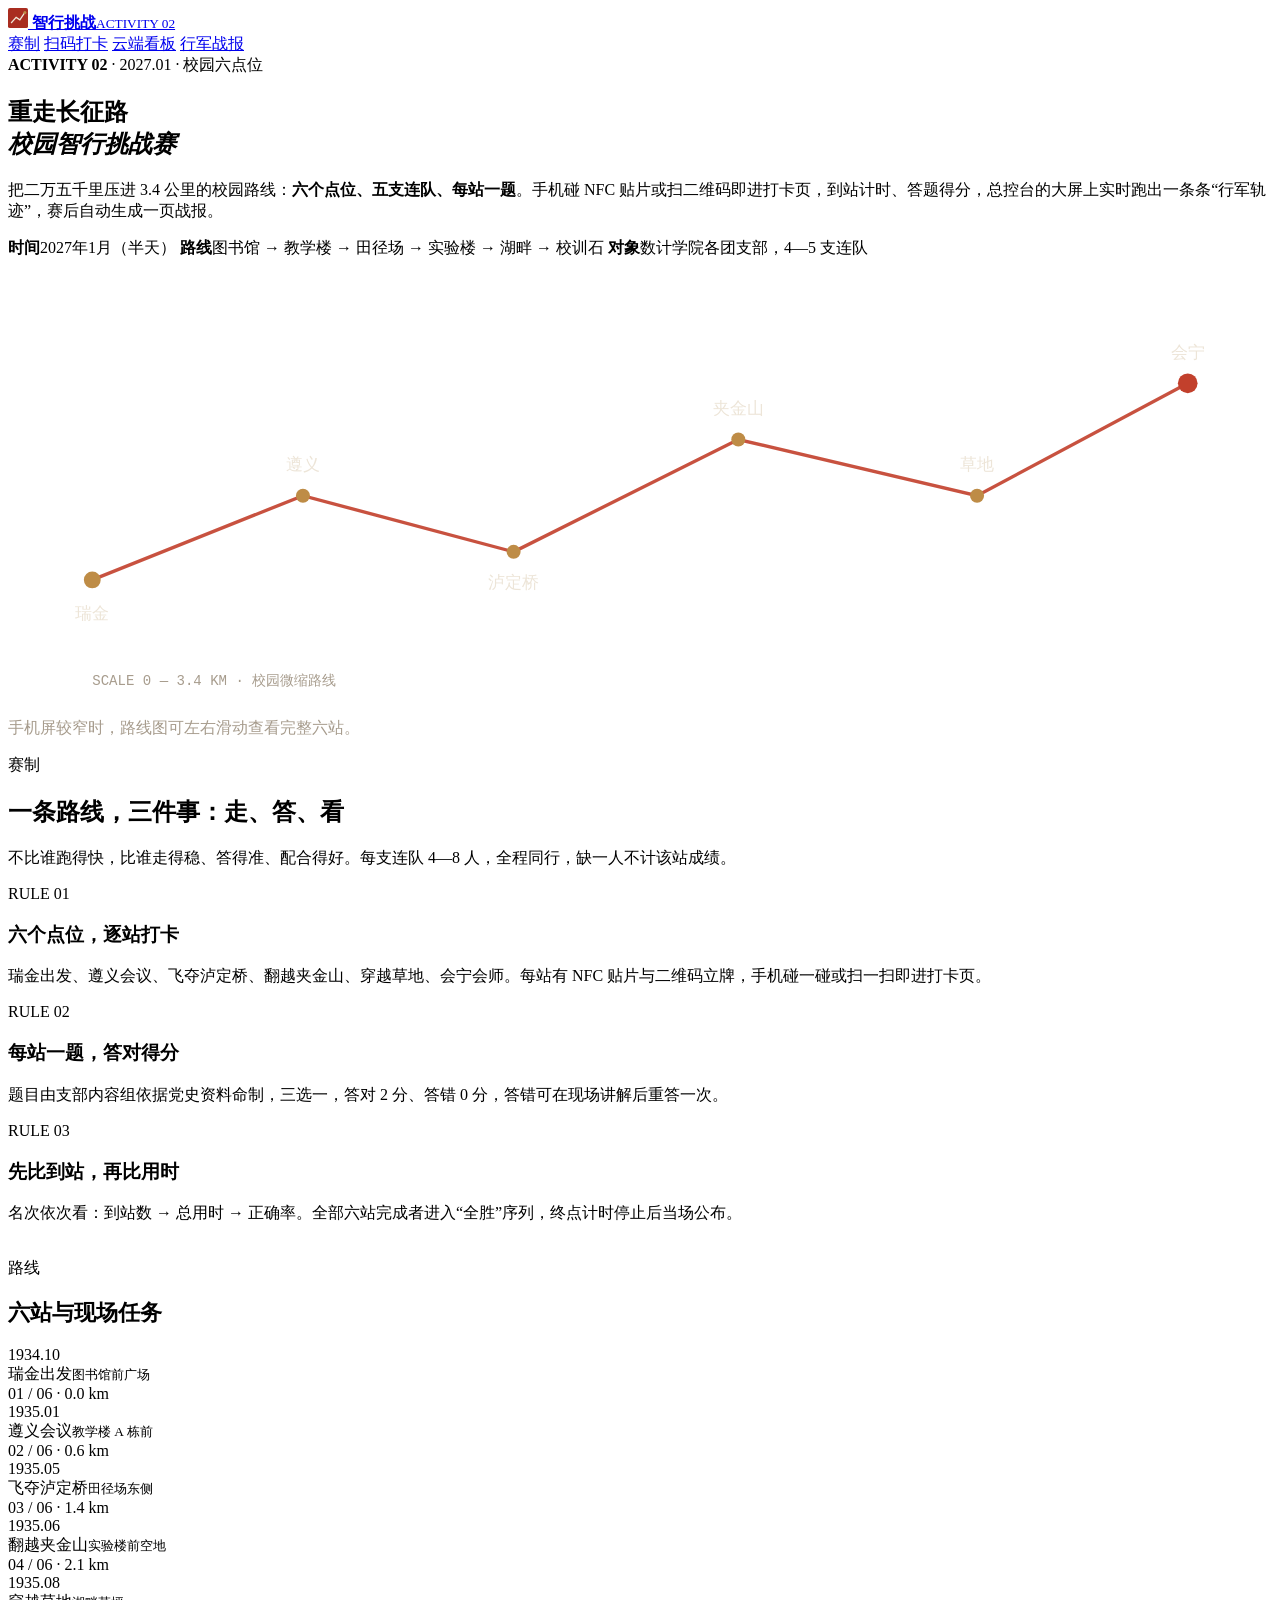
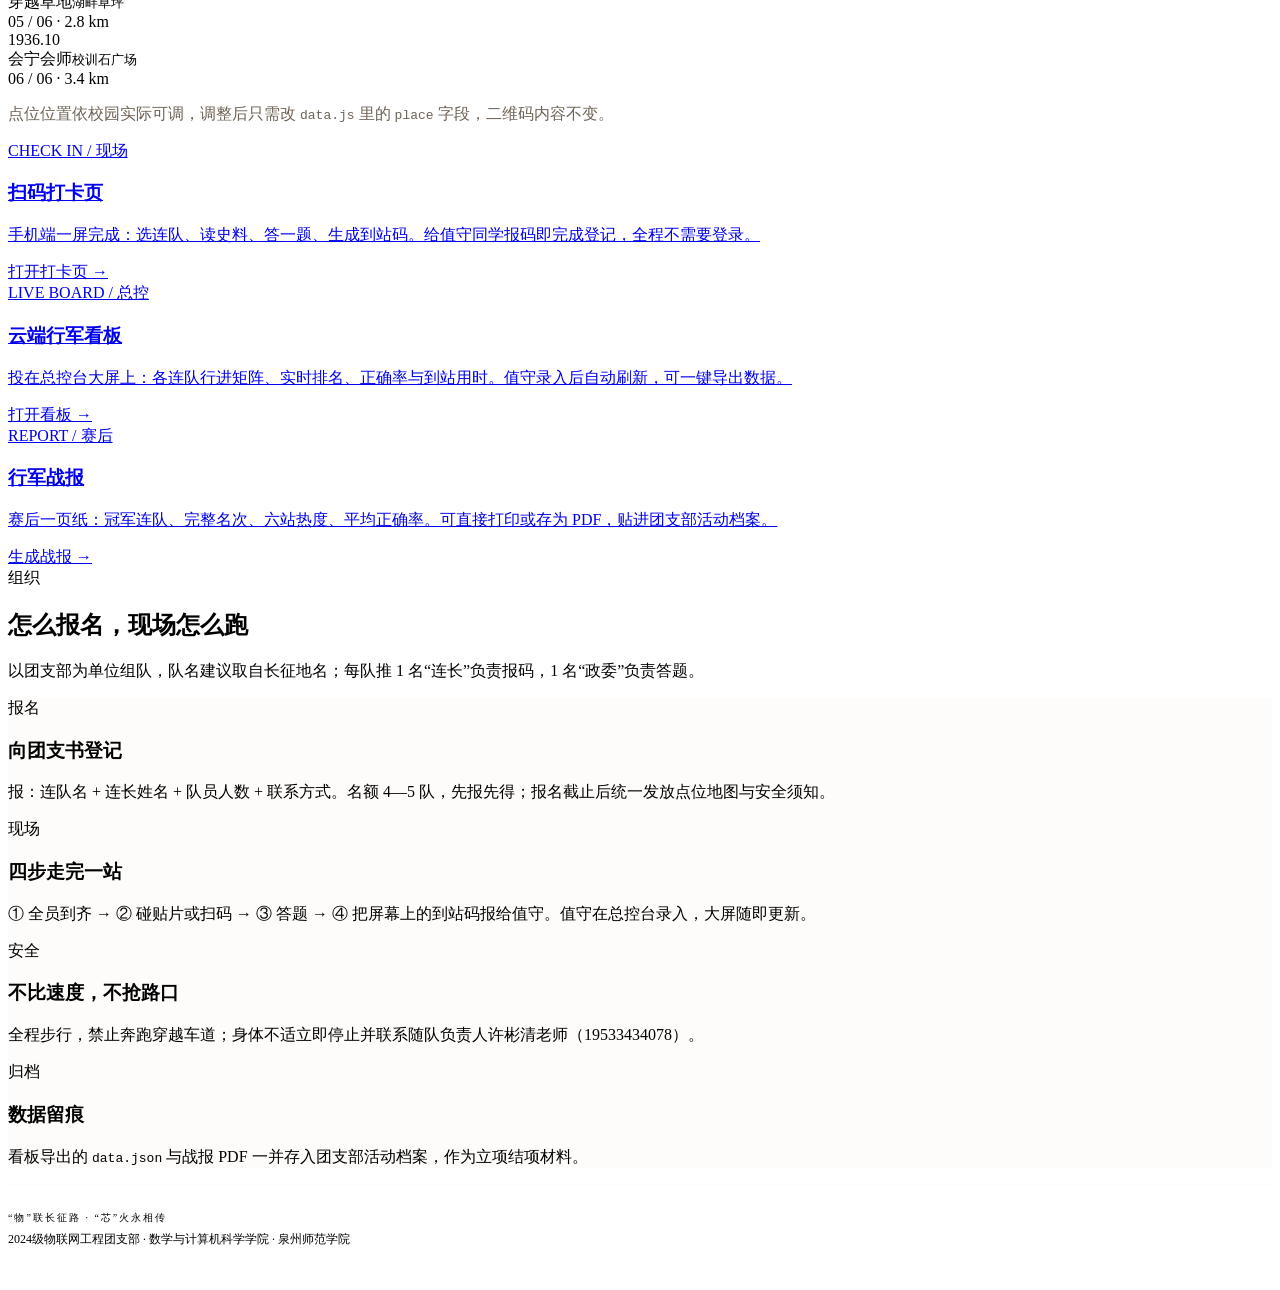
==== a2/index.html @ e8e093ac "add a2/index.html" ====
<!DOCTYPE html>
<html lang="zh-CN">
<head>
<meta charset="UTF-8">
<meta name="viewport" content="width=device-width, initial-scale=1, viewport-fit=cover">
<meta name="theme-color" content="#11100E">
<title>重走长征路 · 校园智行挑战赛 | 2024级物联网工程团支部</title>
<meta name="description" content="2024级物联网工程团支部立项活动二：重走长征路校园智行挑战赛。六个校园点位、五支连队、扫码打卡、云端行军看板与赛后战报。">
<link rel="icon" href="data:image/svg+xml,%3Csvg xmlns='http://www.w3.org/2000/svg' viewBox='0 0 64 64'%3E%3Crect width='64' height='64' rx='8' fill='%2311100E'/%3E%3Cpath d='M12 46 L26 30 L38 38 L52 16' stroke='%23C2402C' stroke-width='4' fill='none'/%3E%3Ccircle cx='52' cy='16' r='5' fill='%23BE8C46'/%3E%3C/svg%3E">
<link rel="stylesheet" href="style.css">
</head>
<body class="dark">

<header class="top">
  <a class="brand" href="index.html">
    <svg width="20" height="20" viewBox="0 0 32 32" aria-hidden="true"><rect width="32" height="32" rx="3" fill="#A92D20"/><path d="M5 24 L13 15 L19 19 L27 7" stroke="#EFE7D8" stroke-width="2" fill="none"/><circle cx="27" cy="7" r="2.4" fill="#BE8C46"/></svg>
    <b>智行挑战</b><small>ACTIVITY 02</small>
  </a>
  <nav>
    <a href="index.html" class="on">赛制</a>
    <a href="checkin.html">扫码打卡</a>
    <a href="kanban.html">云端看板</a>
    <a href="report.html">行军战报</a>
  </nav>
</header>

<section class="hero">
  <div class="wrap" style="padding-top:0;padding-bottom:0">
    <div class="kicker"><b>ACTIVITY 02</b> · 2027.01 · 校园六点位</div>
    <h1>重走长征路<br><em>校园智行挑战赛</em></h1>
    <p class="lede">把二万五千里压进 3.4 公里的校园路线：<b>六个点位、五支连队、每站一题</b>。手机碰 NFC 贴片或扫二维码即进打卡页，到站计时、答题得分，总控台的大屏上实时跑出一条条“行军轨迹”，赛后自动生成一页战报。</p>
    <div class="meta">
      <span><b>时间</b>2027年1月（半天）</span>
      <span><b>路线</b>图书馆 → 教学楼 → 田径场 → 实验楼 → 湖畔 → 校训石</span>
      <span><b>对象</b>数计学院各团支部，4—5 支连队</span>
    </div>
  </div>
</section>

<section class="darkblk">
  <div class="wrap" style="padding-top:26px">
    <div class="map">
      <svg viewBox="0 0 900 300" role="img" aria-label="校园六点位路线示意图：瑞金、遵义、泸定桥、夹金山、草地、会宁">
        <path d="M60 210 L210 150 L360 190 L520 110 L690 150 L840 70" fill="none" stroke="rgba(237,229,216,.35)" stroke-width="1.4" stroke-dasharray="5 6"/>
        <path d="M60 210 L210 150 L360 190 L520 110 L690 150 L840 70" fill="none" stroke="#C2402C" stroke-width="2.4" opacity=".9"/>
        <g font-family="sans-serif">
          <circle cx="60" cy="210" r="6" fill="#BE8C46"/><text x="60" y="238" text-anchor="middle" font-size="12" fill="#EDE5D8">瑞金</text>
          <circle cx="210" cy="150" r="5" fill="#BE8C46"/><text x="210" y="132" text-anchor="middle" font-size="12" fill="#EDE5D8">遵义</text>
          <circle cx="360" cy="190" r="5" fill="#BE8C46"/><text x="360" y="216" text-anchor="middle" font-size="12" fill="#EDE5D8">泸定桥</text>
          <circle cx="520" cy="110" r="5" fill="#BE8C46"/><text x="520" y="92" text-anchor="middle" font-size="12" fill="#EDE5D8">夹金山</text>
          <circle cx="690" cy="150" r="5" fill="#BE8C46"/><text x="690" y="132" text-anchor="middle" font-size="12" fill="#EDE5D8">草地</text>
          <circle cx="840" cy="70" r="7" fill="#C2402C"/><text x="840" y="52" text-anchor="middle" font-size="12" fill="#EDE5D8">会宁</text>
        </g>
        <text x="60" y="285" font-size="10" fill="#A79C8D" font-family="monospace">SCALE 0 — 3.4 KM · 校园微缩路线</text>
      </svg>
    </div>
    <p class="tip" style="color:#A79C8D;margin-top:8px">手机屏较窄时，路线图可左右滑动查看完整六站。</p>
  </div>
</section>

<section class="paper">
  <div class="wrap">
    <div class="sec-h">
      <span class="no">赛制</span>
      <div>
        <h2>一条路线，三件事：走、答、看</h2>
        <p>不比谁跑得快，比谁走得稳、答得准、配合得好。每支连队 4—8 人，全程同行，缺一人不计该站成绩。</p>
      </div>
    </div>
    <div class="grid three">
      <div class="cell">
        <div class="h">RULE 01</div>
        <h3>六个点位，逐站打卡</h3>
        <p>瑞金出发、遵义会议、飞夺泸定桥、翻越夹金山、穿越草地、会宁会师。每站有 NFC 贴片与二维码立牌，手机碰一碰或扫一扫即进打卡页。</p>
      </div>
      <div class="cell">
        <div class="h">RULE 02</div>
        <h3>每站一题，答对得分</h3>
        <p>题目由支部内容组依据党史资料命制，三选一，答对 2 分、答错 0 分，答错可在现场讲解后重答一次。</p>
      </div>
      <div class="cell">
        <div class="h">RULE 03</div>
        <h3>先比到站，再比用时</h3>
        <p>名次依次看：到站数 → 总用时 → 正确率。全部六站完成者进入“全胜”序列，终点计时停止后当场公布。</p>
      </div>
    </div>

    <div style="margin-top:34px">
      <div class="sec-h" style="margin-bottom:10px">
        <span class="no">路线</span>
        <div><h2 style="font-size:clamp(18px,2.6vw,22px)">六站与现场任务</h2></div>
      </div>
      <div class="st-line" id="stLine"></div>
      <p class="tip" style="color:#6E6355">点位位置依校园实际可调，调整后只需改 <code>data.js</code> 里的 <code>place</code> 字段，二维码内容不变。</p>
    </div>
  </div>
</section>

<section class="paper" style="padding-top:0">
  <div class="wrap" style="padding-top:0">
    <div class="cards">
      <a class="card" href="checkin.html">
        <div class="tag">CHECK IN / 现场</div>
        <h3>扫码打卡页</h3>
        <p>手机端一屏完成：选连队、读史料、答一题、生成到站码。给值守同学报码即完成登记，全程不需要登录。</p>
        <div class="go">打开打卡页 →</div>
      </a>
      <a class="card" href="kanban.html">
        <div class="tag">LIVE BOARD / 总控</div>
        <h3>云端行军看板</h3>
        <p>投在总控台大屏上：各连队行进矩阵、实时排名、正确率与到站用时。值守录入后自动刷新，可一键导出数据。</p>
        <div class="go">打开看板 →</div>
      </a>
      <a class="card" href="report.html">
        <div class="tag">REPORT / 赛后</div>
        <h3>行军战报</h3>
        <p>赛后一页纸：冠军连队、完整名次、六站热度、平均正确率。可直接打印或存为 PDF，贴进团支部活动档案。</p>
        <div class="go">生成战报 →</div>
      </a>
    </div>
  </div>
</section>

<section class="darkblk">
  <div class="wrap">
    <div class="sec-h">
      <span class="no">组织</span>
      <div>
        <h2>怎么报名，现场怎么跑</h2>
        <p>以团支部为单位组队，队名建议取自长征地名；每队推 1 名“连长”负责报码，1 名“政委”负责答题。</p>
      </div>
    </div>
    <div class="grid two" style="background:rgba(237,229,216,.14);border-color:rgba(237,229,216,.14)">
      <div class="cell" style="background:var(--ink);color:var(--on)">
        <div class="h" style="color:var(--on-dim)">报名</div>
        <h3 style="color:var(--on)">向团支书登记</h3>
        <p style="color:var(--on-dim)">报：连队名 + 连长姓名 + 队员人数 + 联系方式。名额 4—5 队，先报先得；报名截止后统一发放点位地图与安全须知。</p>
      </div>
      <div class="cell" style="background:var(--ink);color:var(--on)">
        <div class="h" style="color:var(--on-dim)">现场</div>
        <h3 style="color:var(--on)">四步走完一站</h3>
        <p style="color:var(--on-dim)">① 全员到齐 → ② 碰贴片或扫码 → ③ 答题 → ④ 把屏幕上的到站码报给值守。值守在总控台录入，大屏随即更新。</p>
      </div>
      <div class="cell" style="background:var(--ink);color:var(--on)">
        <div class="h" style="color:var(--on-dim)">安全</div>
        <h3 style="color:var(--on)">不比速度，不抢路口</h3>
        <p style="color:var(--on-dim)">全程步行，禁止奔跑穿越车道；身体不适立即停止并联系随队负责人许彬清老师（19533434078）。</p>
      </div>
      <div class="cell" style="background:var(--ink);color:var(--on)">
        <div class="h" style="color:var(--on-dim)">归档</div>
        <h3 style="color:var(--on)">数据留痕</h3>
        <p style="color:var(--on-dim)">看板导出的 <code>data.json</code> 与战报 PDF 一并存入团支部活动档案，作为立项结项材料。</p>
      </div>
    </div>
  </div>
</section>

<footer class="darkblk" style="border-top:1px solid rgba(237,229,216,.14)">
  <div class="wrap" style="padding-top:26px;padding-bottom:34px">
    <div style="font-family:var(--mono);font-size:10px;letter-spacing:.2em;color:var(--on-dim)">“物”联长征路 · “芯”火永相传</div>
    <div style="margin-top:6px;font-size:12px;color:var(--on-dim)">2024级物联网工程团支部 · 数学与计算机科学学院 · 泉州师范学院</div>
  </div>
</footer>

<script src="data.js"></script>
<script>
(function(){
  var line = document.getElementById('stLine');
  CZ.STATIONS.forEach(function(s){
    var row = document.createElement('div');
    row.className = 'st-row';
    row.innerHTML = '<div class="d">' + s.date + '</div>' +
      '<div class="n">' + s.name + '<small>' + s.place + '</small></div>' +
      '<div class="p">' + s.no + ' / 06 · ' + s.dist + '</div>';
    line.appendChild(row);
  });
})();
</script>
</body>
</html>
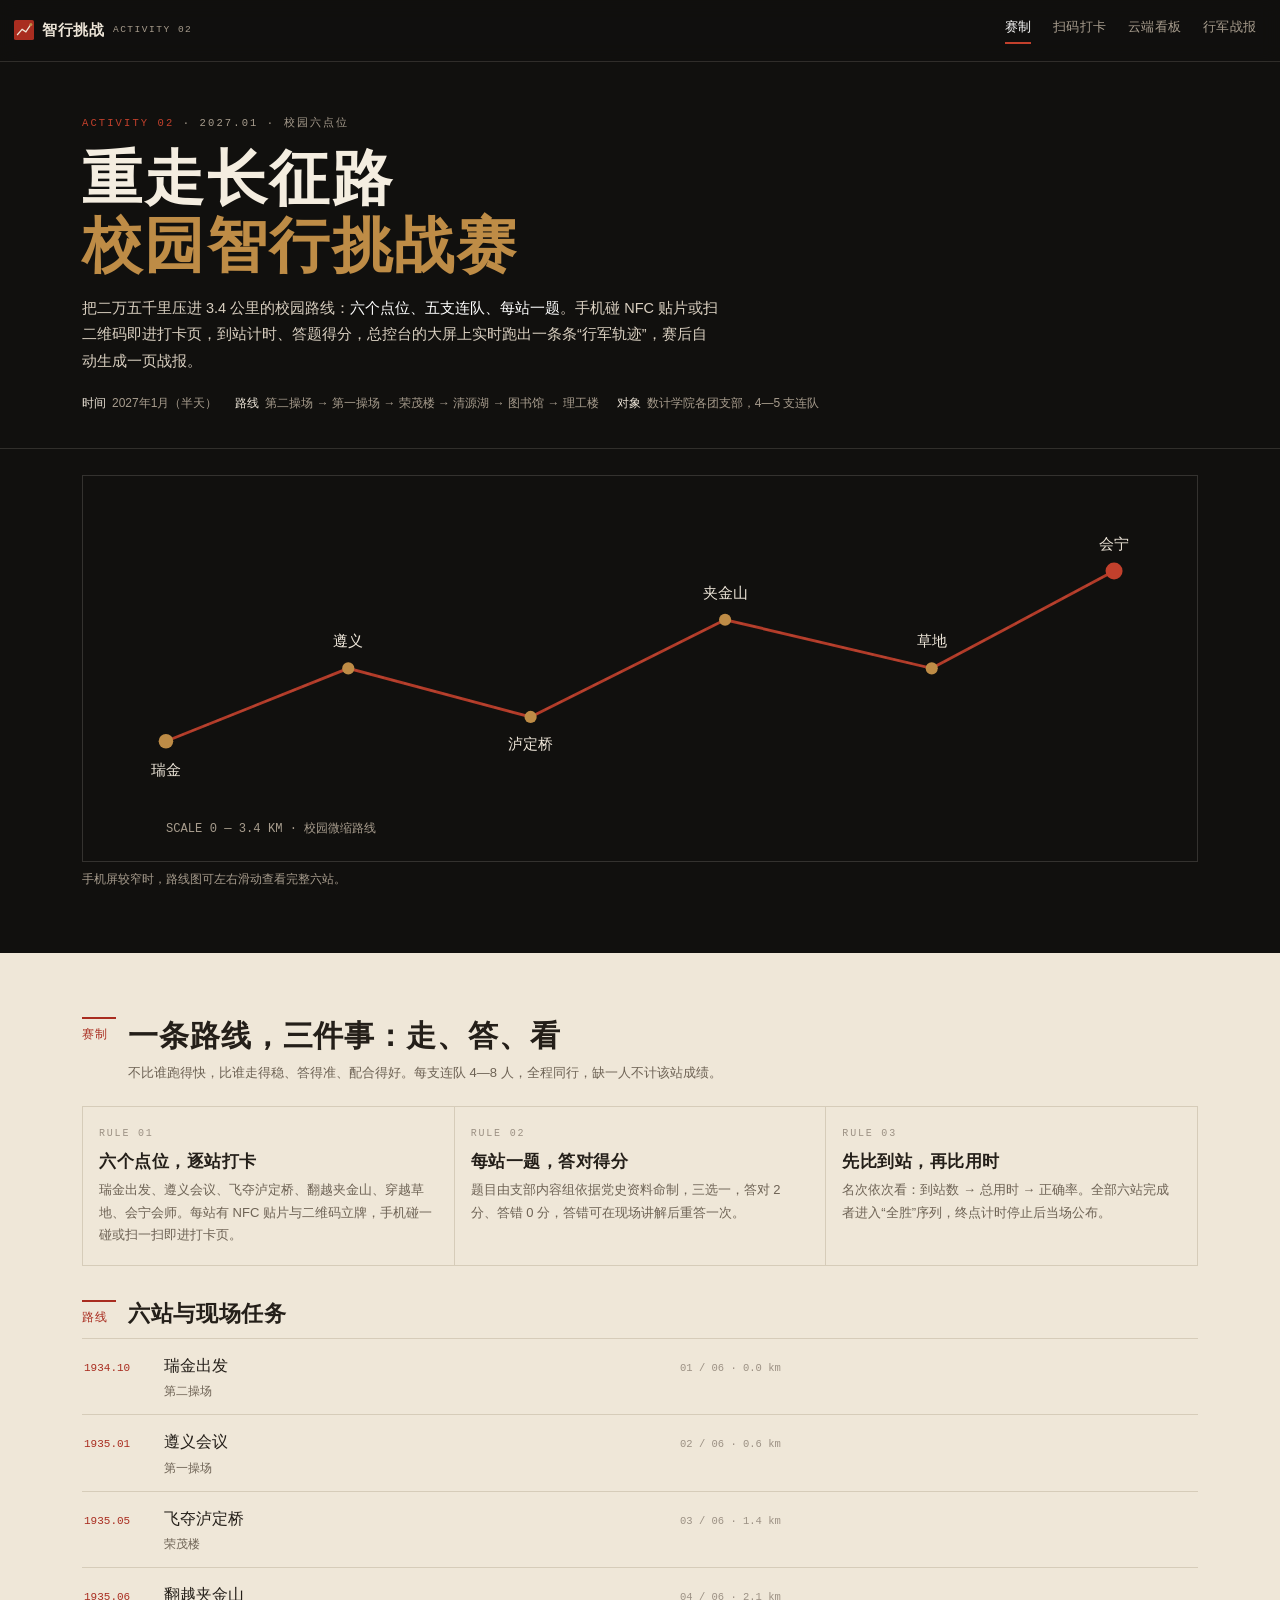
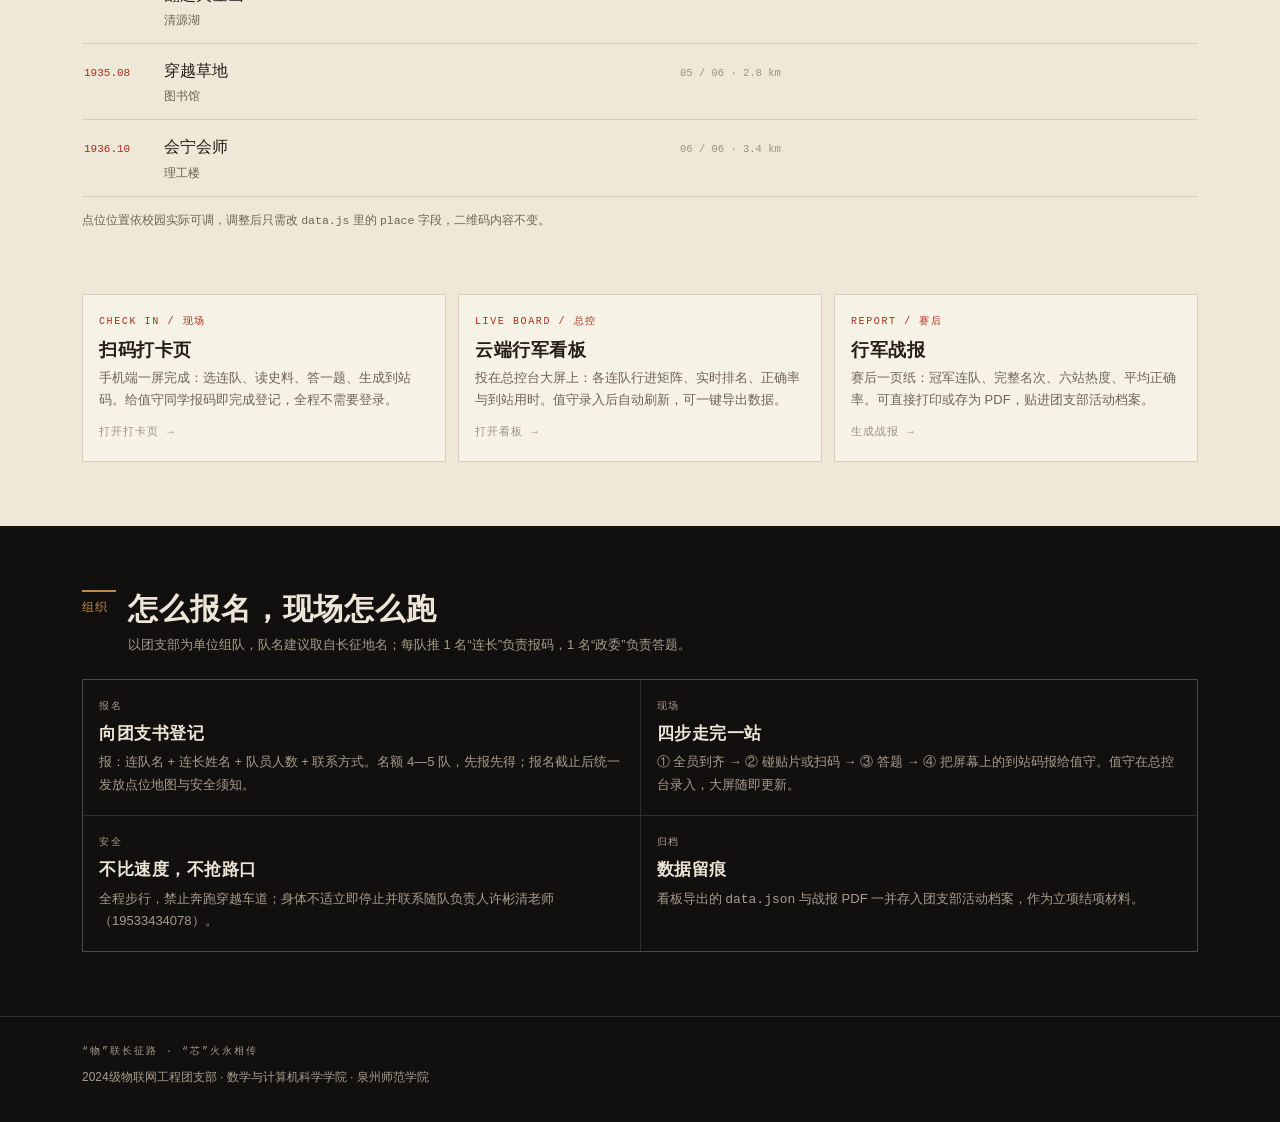
==== commit b16d2cf5: "update a2/index.html" ====
--- a/a2/index.html
+++ b/a2/index.html
@@ -31,7 +31,7 @@
     <p class="lede">把二万五千里压进 3.4 公里的校园路线：<b>六个点位、五支连队、每站一题</b>。手机碰 NFC 贴片或扫二维码即进打卡页，到站计时、答题得分，总控台的大屏上实时跑出一条条“行军轨迹”，赛后自动生成一页战报。</p>
     <div class="meta">
       <span><b>时间</b>2027年1月（半天）</span>
-      <span><b>路线</b>图书馆 → 教学楼 → 田径场 → 实验楼 → 湖畔 → 校训石</span>
+      <span><b>路线</b>第二操场 → 第一操场 → 荣茂楼 → 清源湖 → 图书馆 → 理工楼</span>
       <span><b>对象</b>数计学院各团支部，4—5 支连队</span>
     </div>
   </div>
--- a/a2/style.css
+++ b/a2/style.css
@@ -0,0 +1,201 @@
+/* ===== 「重走长征路」校园智行挑战赛 · 共用样式 ===== */
+:root{
+  --ink:#11100E; --ink-2:#191714; --ink-3:#24211D;
+  --paper:#EFE7D8; --paper-2:#F7F2E6; --line:#D6CCB9;
+  --red:#A92D20; --red-2:#C2402C; --red-deep:#7E1F16; --gold:#BE8C46; --steel:#8397A4;
+  --tx:#241F19; --tx-dim:#6E6355; --tx-faint:#9C9184;
+  --on:#EDE5D8; --on-dim:#A79C8D;
+  --serif:"Songti SC","Source Han Serif SC","Noto Serif SC","STSong",serif;
+  --sans:"PingFang SC","Noto Sans SC","Microsoft YaHei","Heiti SC",sans-serif;
+  --mono:ui-monospace,"SFMono-Regular",Consolas,"Liberation Mono",monospace;
+  --display:"ZCOOL XiaoWei","Songti SC","Source Han Serif SC","Noto Serif SC",serif;
+  --pad:18px;
+}
+*{box-sizing:border-box}
+html{-webkit-text-size-adjust:100%; scroll-behavior:smooth; scroll-padding-top:64px}
+body{margin:0; background:var(--ink); color:var(--tx); font-family:var(--sans); font-size:16px; line-height:1.75; overflow-x:hidden}
+body.dark{color:var(--on)}
+img{display:block; max-width:100%}
+h1,h2,h3,h4{margin:0; font-family:var(--display); font-weight:600; line-height:1.25; letter-spacing:.03em}
+p{margin:0}
+a{color:inherit}
+button{font-family:inherit; cursor:pointer}
+::selection{background:var(--red); color:#fff}
+.wrap{max-width:1180px; margin:0 auto; padding:40px var(--pad)}
+@media (min-width:760px){ :root{--pad:32px} .wrap{padding:64px var(--pad)} }
+
+/* 顶栏 */
+.top{position:sticky; top:0; z-index:30; display:flex; align-items:center; gap:12px; flex-wrap:wrap;
+  padding:9px 14px; background:rgba(17,16,14,.86); backdrop-filter:blur(10px);
+  border-bottom:1px solid rgba(237,229,216,.14)}
+.top .brand{display:flex; align-items:center; gap:8px; text-decoration:none; color:var(--on)}
+.top .brand b{font-family:var(--serif); font-size:14.5px; letter-spacing:.05em}
+.top .brand small{font-family:var(--mono); font-size:9.5px; letter-spacing:.16em; color:var(--on-dim)}
+.top nav{margin-left:auto; display:flex; gap:2px; flex-wrap:wrap}
+.top nav a{padding:8px 10px; font-size:12.5px; color:var(--on-dim); text-decoration:none; letter-spacing:.02em}
+.top nav a:hover,.top nav a.on{color:#fff}
+.top nav a.on::after{content:""; display:block; height:2px; margin-top:3px; background:var(--red-2)}
+
+/* 标题区 */
+.kicker{font-family:var(--mono); font-size:10.5px; letter-spacing:.2em; color:var(--on-dim)}
+.kicker b{color:var(--red-2); font-weight:400}
+.hero{padding:52px 0 34px; border-bottom:1px solid rgba(237,229,216,.14)}
+.hero h1{margin-top:14px; font-size:clamp(30px,6.2vw,60px); color:#F4EDE0; letter-spacing:.04em; line-height:1.12}
+.hero h1 em{font-style:normal; color:var(--gold)}
+.lede{margin-top:14px; max-width:44em; color:#D9CFC0; font-size:14.5px; line-height:1.85}
+.lede b{color:#fff; font-weight:500}
+.meta{display:flex; flex-wrap:wrap; gap:8px 18px; margin-top:18px; font-size:12px; color:var(--on-dim)}
+.meta span b{color:var(--on); font-family:var(--serif); font-weight:400; margin-right:6px}
+
+/* 纸面区块 */
+.paper{background:var(--paper); color:var(--tx)}
+.darkblk{background:var(--ink); color:var(--on)}
+.sec-h{display:grid; grid-template-columns:auto 1fr; gap:12px; align-items:start; margin-bottom:22px}
+.sec-h .no{font-family:var(--serif); font-size:12px; letter-spacing:.12em; color:var(--red);
+  writing-mode:horizontal-tb; border-top:2px solid var(--red); padding-top:5px; min-width:34px}
+.sec-h h2{font-size:clamp(22px,3.4vw,30px)}
+.sec-h p{margin-top:6px; font-size:13px; color:var(--tx-dim); max-width:46em; line-height:1.8}
+.darkblk .sec-h .no{color:var(--gold); border-top-color:var(--gold)}
+.darkblk .sec-h p{color:var(--on-dim)}
+
+/* 卡片 */
+.grid{display:grid; gap:1px; background:var(--line); border:1px solid var(--line)}
+.cell{background:var(--paper); padding:18px 16px}
+.cell .h{font-family:var(--mono); font-size:10px; letter-spacing:.18em; color:var(--tx-faint)}
+.cell h3{margin-top:8px; font-size:17px}
+.cell p{margin-top:7px; font-size:13px; color:var(--tx-dim); line-height:1.75}
+.cards{display:grid; gap:12px}
+.card{background:var(--paper-2); border:1px solid var(--line); padding:18px 16px; text-decoration:none; color:var(--tx);
+  transition:transform .3s, border-color .3s}
+.card:hover{transform:translateY(-3px); border-color:var(--red)}
+.card .tag{font-family:var(--mono); font-size:10px; letter-spacing:.16em; color:var(--red)}
+.card h3{margin-top:8px; font-size:18px}
+.card p{margin-top:6px; font-size:13px; color:var(--tx-dim); line-height:1.7}
+.card .go{margin-top:12px; font-family:var(--mono); font-size:11px; letter-spacing:.1em; color:var(--tx-faint)}
+@media (min-width:640px){ .grid.three{grid-template-columns:repeat(3,1fr)} .cards{grid-template-columns:repeat(2,1fr)} }
+@media (min-width:980px){ .grid.two{grid-template-columns:repeat(2,1fr)} .cards{grid-template-columns:repeat(3,1fr)} }
+
+/* 按钮 */
+.btn{display:inline-flex; align-items:center; justify-content:center; gap:8px; min-height:46px; padding:11px 20px;
+  background:var(--red); color:#FBF5E9; border:0; font-family:var(--serif); font-size:14.5px; letter-spacing:.12em;
+  text-decoration:none; transition:background .25s}
+.btn:hover{background:var(--red-deep)}
+.btn.ghost{background:none; border:1px solid var(--line); color:var(--tx)}
+.btn.ghost:hover{border-color:var(--red); color:var(--red)}
+.btn.ghost.on-dark{color:var(--on); border-color:rgba(237,229,216,.3)}
+.btn.ghost.on-dark:hover{border-color:var(--gold); color:var(--gold)}
+.btn.sm{min-height:38px; padding:7px 13px; font-size:12.5px; letter-spacing:.06em}
+
+/* 站点条 */
+.st-line{display:grid; grid-template-columns:1fr; gap:0; border-top:1px solid var(--line)}
+.st-row{display:grid; grid-template-columns:56px 1fr auto; gap:10px; align-items:baseline; padding:13px 2px; border-bottom:1px solid var(--line)}
+.st-row .d{font-family:var(--mono); font-size:11px; color:var(--red)}
+.st-row .n{font-family:var(--serif); font-size:15.5px}
+.st-row .n small{display:block; margin-top:2px; font-family:var(--sans); font-size:11.5px; color:var(--tx-dim)}
+.st-row .p{font-family:var(--mono); font-size:10.5px; color:var(--tx-faint); text-align:right}
+@media (min-width:760px){ .st-row{grid-template-columns:70px 1fr 1fr auto} .st-row .p{text-align:left} }
+
+/* 点位图 */
+.map{position:relative; border:1px solid rgba(237,229,216,.16); padding:10px; overflow-x:auto}
+.map svg{display:block; width:100%; height:auto; min-width:520px}
+
+/* 打卡页 */
+.checkin-head{background:var(--ink); color:var(--on); padding:26px 0 22px; border-bottom:1px solid rgba(237,229,216,.14)}
+.checkin-head .st{font-family:var(--mono); font-size:10.5px; letter-spacing:.2em; color:var(--gold)}
+.checkin-head h1{margin-top:10px; font-size:clamp(26px,7vw,44px); color:#F4EDE0}
+.checkin-head .sub{margin-top:8px; font-size:12.5px; color:var(--on-dim); line-height:1.8}
+.panel{background:var(--paper); padding:22px 0}
+.block{background:var(--paper-2); border:1px solid var(--line); padding:16px; margin-top:14px}
+.block h3{font-size:16px; margin-bottom:8px}
+.block p{font-size:13.5px; color:#3B342B; line-height:1.85}
+.field{margin-top:12px}
+.field label{display:block; font-family:var(--mono); font-size:10.5px; letter-spacing:.14em; color:var(--tx-faint); margin-bottom:6px}
+select,input[type=text],input[type=number],textarea{width:100%; min-height:44px; padding:9px 11px; font-size:16px;
+  background:#fff; border:1px solid var(--line); color:var(--tx); border-radius:0}
+textarea{min-height:88px; font-size:15px}
+.opt{display:grid; gap:8px; margin-top:10px}
+.opt button{text-align:left; min-height:48px; padding:12px 14px; background:#fff; border:1px solid var(--line);
+  font-size:15px; color:var(--tx); transition:border-color .2s, background .2s}
+.opt button:hover{border-color:var(--gold)}
+.opt button.sel{border-color:var(--red); background:#FBF3EE; color:var(--red)}
+.opt button.ok{border-color:var(--red); background:#FBF3EE}
+.fb{margin-top:10px; font-size:13px; line-height:1.8; color:var(--tx-dim); min-height:22px}
+.fb.ok{color:var(--red)}
+.code{margin-top:16px; border:1px dashed var(--red); background:#FBF6EA; padding:16px; text-align:center; display:none}
+.code.on{display:block}
+.code .k{font-family:var(--mono); font-size:10px; letter-spacing:.2em; color:var(--tx-faint)}
+.code .v{margin-top:6px; font-family:var(--mono); font-size:clamp(22px,6vw,30px); letter-spacing:.14em; color:var(--red)}
+.code .t{margin-top:6px; font-size:12px; color:var(--tx-dim)}
+.prog{display:flex; gap:6px; flex-wrap:wrap; margin-top:10px}
+.prog span{font-family:var(--mono); font-size:10.5px; padding:5px 9px; border:1px solid var(--line); color:var(--tx-faint)}
+.prog span.on{border-color:var(--red); color:var(--red); background:#FBF3EE}
+.tip{margin-top:14px; font-size:11.5px; color:var(--tx-faint); line-height:1.7}
+
+/* 看板 */
+.kpis{display:grid; grid-template-columns:repeat(2,1fr); gap:1px; background:rgba(237,229,216,.14);
+  border:1px solid rgba(237,229,216,.14)}
+.kpi{background:var(--ink); padding:15px 14px}
+.kpi .k{font-family:var(--mono); font-size:9.5px; letter-spacing:.16em; color:var(--on-dim)}
+.kpi .v{margin-top:5px; font-family:var(--display); font-size:clamp(22px,5vw,34px); color:#F4EDE0; line-height:1.1}
+.kpi .v small{font-size:11px; font-family:var(--sans); color:var(--on-dim); margin-left:4px}
+@media (min-width:760px){ .kpis{grid-template-columns:repeat(4,1fr)} }
+
+.matrix{width:100%; border-collapse:collapse; margin-top:16px}
+.matrix th,.matrix td{border-bottom:1px solid rgba(237,229,216,.12); padding:10px 6px; text-align:center;
+  font-family:var(--mono); font-size:11px; color:var(--on-dim)}
+.matrix th{font-weight:400; letter-spacing:.1em}
+.matrix td.name{text-align:left; font-family:var(--serif); font-size:14px; color:var(--on); letter-spacing:.04em}
+.matrix .dot{display:inline-block; width:12px; height:12px; border-radius:50%; border:1px solid rgba(237,229,216,.3)}
+.matrix .dot.on{background:var(--red-2); border-color:var(--red-2); box-shadow:0 0 0 2px rgba(194,64,44,.22)}
+.matrix .dot.last{background:var(--gold); border-color:var(--gold)}
+.board{overflow-x:auto}
+.rank{width:100%; border-collapse:collapse; margin-top:6px; min-width:520px}
+.rank th,.rank td{padding:11px 10px; border-bottom:1px solid rgba(237,229,216,.12); font-size:13px; color:var(--on)}
+.rank th{font-family:var(--mono); font-size:10.5px; letter-spacing:.12em; color:var(--on-dim); font-weight:400; text-align:left}
+.rank td.num{font-family:var(--mono); font-size:12px; color:var(--on-dim)}
+.rank tr.top td{color:#fff}
+.rank .chip{display:inline-block; padding:2px 8px; border:1px solid rgba(237,229,216,.25); font-family:var(--mono); font-size:10px}
+
+/* 录入面板 */
+.admin{margin-top:26px; border:1px solid rgba(237,229,216,.16); background:rgba(237,229,216,.04)}
+.admin-h{display:flex; align-items:center; justify-content:space-between; gap:10px; padding:12px 14px; cursor:pointer;
+  font-family:var(--mono); font-size:10.5px; letter-spacing:.16em; color:var(--on-dim)}
+.admin-b{padding:0 14px 16px; display:none}
+.admin.open .admin-b{display:block}
+.admin-b .row{display:grid; grid-template-columns:1fr 1fr; gap:10px}
+.admin-b label{display:block; font-family:var(--mono); font-size:10px; letter-spacing:.12em; color:var(--on-dim); margin-bottom:4px}
+.admin-b select,.admin-b input{background:#211E1A; border:1px solid rgba(237,229,216,.22); color:var(--on);
+  min-height:42px; font-size:14px}
+.admin-b .acts{display:flex; gap:8px; flex-wrap:wrap; margin-top:12px}
+.admin-b .msg{margin-top:10px; font-size:12px; color:var(--gold); min-height:18px}
+
+/* 战报 */
+.report-page{background:var(--paper); color:var(--tx)}
+.sheet{max-width:900px; margin:0 auto; padding:34px var(--pad) 46px}
+.sheet .head{display:flex; justify-content:space-between; gap:14px; flex-wrap:wrap; border-bottom:2px solid var(--red); padding-bottom:12px}
+.sheet .head .l{font-family:var(--mono); font-size:10px; letter-spacing:.2em; color:var(--tx-faint)}
+.sheet .head .r{font-family:var(--mono); font-size:10px; letter-spacing:.1em; color:var(--tx-faint)}
+.sheet h1{font-size:clamp(26px,5vw,42px); color:var(--red); letter-spacing:.06em; margin-top:16px}
+.sheet .sub{margin-top:6px; font-size:13px; color:var(--tx-dim)}
+.sheet .champ{margin-top:22px; border:1px solid var(--red); background:#FBF6EA; padding:18px 16px}
+.sheet .champ .k{font-family:var(--mono); font-size:10px; letter-spacing:.2em; color:var(--tx-faint)}
+.sheet .champ .n{margin-top:6px; font-family:var(--display); font-size:clamp(24px,6vw,34px); color:var(--red)}
+.sheet .champ .s{margin-top:4px; font-size:12.5px; color:var(--tx-dim)}
+.sheet table{width:100%; border-collapse:collapse; margin-top:18px; min-width:0}
+.sheet table th,.sheet table td{border-bottom:1px solid var(--line); padding:9px 6px; font-size:12.5px; text-align:left}
+.sheet table th{font-family:var(--mono); font-size:10px; letter-spacing:.12em; color:var(--tx-faint); font-weight:400}
+.sheet .bars{margin-top:18px; display:grid; gap:8px}
+.bar-row{display:grid; grid-template-columns:74px 1fr 46px; gap:10px; align-items:center; font-size:12px}
+.bar-row .t{font-family:var(--mono); font-size:10.5px; color:var(--tx-dim)}
+.bar-row .b{height:8px; background:#E4DAC8; position:relative}
+.bar-row .b i{position:absolute; left:0; top:0; height:8px; background:var(--red); width:0; transition:width .8s ease}
+.bar-row .v{font-family:var(--mono); font-size:10.5px; color:var(--tx-dim); text-align:right}
+.sheet .foot{margin-top:26px; padding-top:12px; border-top:1px solid var(--line); font-size:11px; color:var(--tx-faint);
+  display:flex; justify-content:space-between; gap:10px; flex-wrap:wrap}
+.sheet .acts{display:flex; gap:10px; flex-wrap:wrap; margin-top:18px}
+@media print{
+  body{background:#fff}
+  .top,.sheet .acts,.no-print{display:none !important}
+  .sheet{max-width:none; padding:0}
+  @page{size:A4; margin:14mm}
+}
